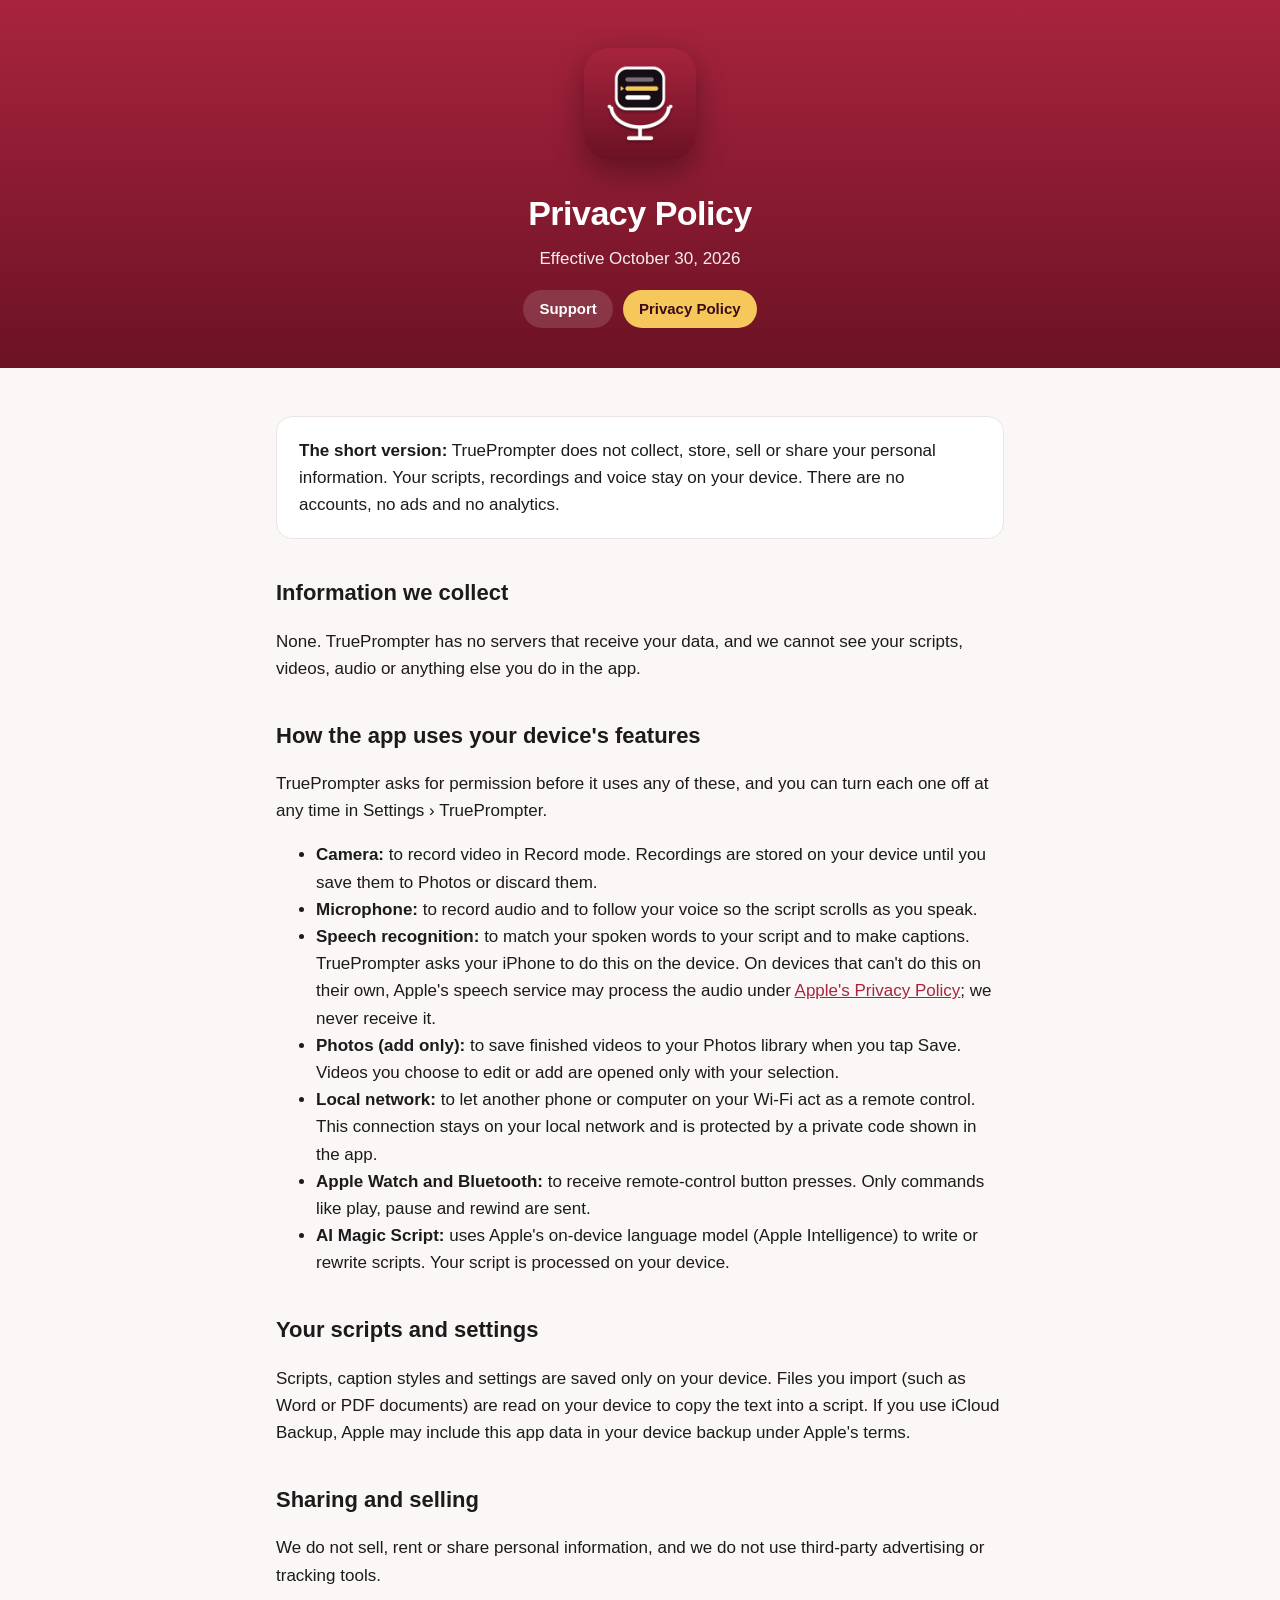
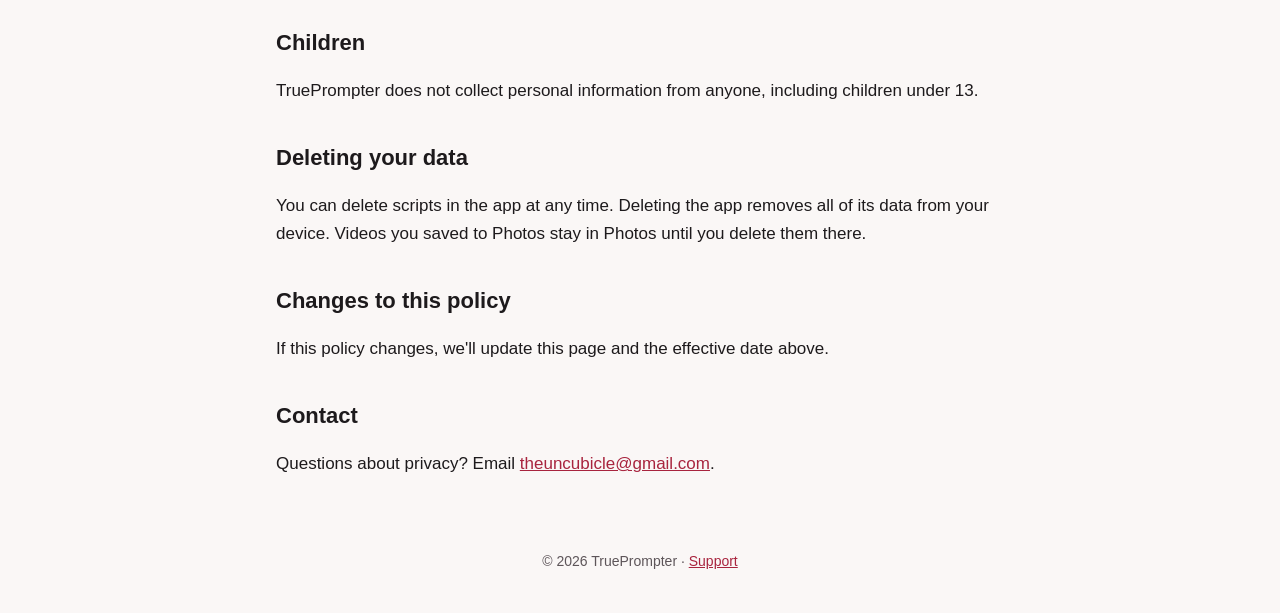
==== privacy.html @ 37be0968 "TruePrompter support and privacy pages Co-Authored-By: Claude Opus 5.5 <noreply@anthropic.com> Claud" ====
<!doctype html>
<html lang="en">
<head>
<meta charset="utf-8">
<meta name="viewport" content="width=device-width, initial-scale=1">
<title>TruePrompter Privacy Policy</title>
<meta name="description" content="TruePrompter does not collect your data. Everything stays on your device.">
<link rel="icon" href="favicon.png">
<link rel="apple-touch-icon" href="apple-touch-icon.png">
<link rel="stylesheet" href="style.css">
</head>
<body>
<header>
  <img src="icon.png" alt="TruePrompter app icon">
  <h1>Privacy Policy</h1>
  <p>Effective October 30, 2026</p>
  <nav>
    <a href="./">Support</a>
    <a href="privacy.html" aria-current="page">Privacy Policy</a>
  </nav>
</header>
<main>
  <div class="card">
    <strong>The short version:</strong> TruePrompter does not collect, store, sell or share your personal information. Your scripts, recordings and voice stay on your device. There are no accounts, no ads and no analytics.
  </div>

  <h2>Information we collect</h2>
  <p>None. TruePrompter has no servers that receive your data, and we cannot see your scripts, videos, audio or anything else you do in the app.</p>

  <h2>How the app uses your device's features</h2>
  <p>TruePrompter asks for permission before it uses any of these, and you can turn each one off at any time in Settings › TruePrompter.</p>
  <ul>
    <li><strong>Camera:</strong> to record video in Record mode. Recordings are stored on your device until you save them to Photos or discard them.</li>
    <li><strong>Microphone:</strong> to record audio and to follow your voice so the script scrolls as you speak.</li>
    <li><strong>Speech recognition:</strong> to match your spoken words to your script and to make captions. TruePrompter asks your iPhone to do this on the device. On devices that can't do this on their own, Apple's speech service may process the audio under <a href="https://www.apple.com/legal/privacy/">Apple's Privacy Policy</a>; we never receive it.</li>
    <li><strong>Photos (add only):</strong> to save finished videos to your Photos library when you tap Save. Videos you choose to edit or add are opened only with your selection.</li>
    <li><strong>Local network:</strong> to let another phone or computer on your Wi-Fi act as a remote control. This connection stays on your local network and is protected by a private code shown in the app.</li>
    <li><strong>Apple Watch and Bluetooth:</strong> to receive remote-control button presses. Only commands like play, pause and rewind are sent.</li>
    <li><strong>AI Magic Script:</strong> uses Apple's on-device language model (Apple Intelligence) to write or rewrite scripts. Your script is processed on your device.</li>
  </ul>

  <h2>Your scripts and settings</h2>
  <p>Scripts, caption styles and settings are saved only on your device. Files you import (such as Word or PDF documents) are read on your device to copy the text into a script. If you use iCloud Backup, Apple may include this app data in your device backup under Apple's terms.</p>

  <h2>Sharing and selling</h2>
  <p>We do not sell, rent or share personal information, and we do not use third-party advertising or tracking tools.</p>

  <h2>Children</h2>
  <p>TruePrompter does not collect personal information from anyone, including children under 13.</p>

  <h2>Deleting your data</h2>
  <p>You can delete scripts in the app at any time. Deleting the app removes all of its data from your device. Videos you saved to Photos stay in Photos until you delete them there.</p>

  <h2>Changes to this policy</h2>
  <p>If this policy changes, we'll update this page and the effective date above.</p>

  <h2>Contact</h2>
  <p>Questions about privacy? Email <a href="mailto:theuncubicle@gmail.com?subject=TruePrompter%20privacy">theuncubicle@gmail.com</a>.</p>
</main>
<footer>© 2026 TruePrompter · <a href="./">Support</a></footer>
</body>
</html>
---- style.css ----
:root {
  --burgundy: #a8243e;
  --burgundy-dark: #6c1224;
  --gold: #f6c85c;
  --ink: #1d1a1c;
  --muted: #5d5559;
  --bg: #faf7f6;
  --card: #ffffff;
  --line: #ece4e2;
}
@media (prefers-color-scheme: dark) {
  :root {
    --ink: #f3eeee;
    --muted: #b9adb0;
    --bg: #161113;
    --card: #211a1d;
    --line: #3a2e32;
  }
}
* { box-sizing: border-box; }
body {
  margin: 0;
  font: 17px/1.6 -apple-system, BlinkMacSystemFont, "Segoe UI", Roboto, Helvetica, Arial, sans-serif;
  color: var(--ink);
  background: var(--bg);
}
header {
  background: linear-gradient(180deg, var(--burgundy), var(--burgundy-dark));
  color: #fff;
  padding: 48px 16px 40px;
  text-align: center;
}
header img { width: 112px; height: 112px; border-radius: 25px; box-shadow: 0 10px 30px rgba(0,0,0,.35); }
header h1 { margin: 18px 0 4px; font-size: 34px; letter-spacing: -.5px; }
header p { margin: 0; color: rgba(255,255,255,.92); }
nav { margin-top: 18px; display: flex; gap: 10px; justify-content: center; flex-wrap: wrap; }
nav a {
  color: #fff; text-decoration: none; font-weight: 600; font-size: 15px;
  padding: 7px 16px; border-radius: 999px; background: rgba(255,255,255,.14);
}
nav a[aria-current] { background: var(--gold); color: #3a0b16; }
main { max-width: 760px; margin: 0 auto; padding: 32px 16px 56px; }
h2 { font-size: 22px; margin: 36px 0 8px; }
h2:first-child { margin-top: 0; }
p, li { color: var(--ink); }
.muted { color: var(--muted); font-size: 15px; }
.card {
  background: var(--card); border: 1px solid var(--line); border-radius: 16px;
  padding: 20px 22px; margin: 16px 0;
}
.grid { display: grid; grid-template-columns: repeat(auto-fit, minmax(210px, 1fr)); gap: 12px; }
.grid .card { margin: 0; }
.grid h3 { margin: 0 0 4px; font-size: 17px; }
.grid p { margin: 0; color: var(--muted); font-size: 15px; }
a { color: var(--burgundy); }
@media (prefers-color-scheme: dark) { a { color: var(--gold); } }
details { border-top: 1px solid var(--line); padding: 12px 0; }
details:last-of-type { border-bottom: 1px solid var(--line); }
summary { cursor: pointer; font-weight: 600; }
footer { text-align: center; color: var(--muted); font-size: 14px; padding: 0 16px 40px; }
.button {
  display: inline-block; background: var(--burgundy); color: #fff !important; text-decoration: none;
  font-weight: 700; padding: 12px 22px; border-radius: 12px;
}
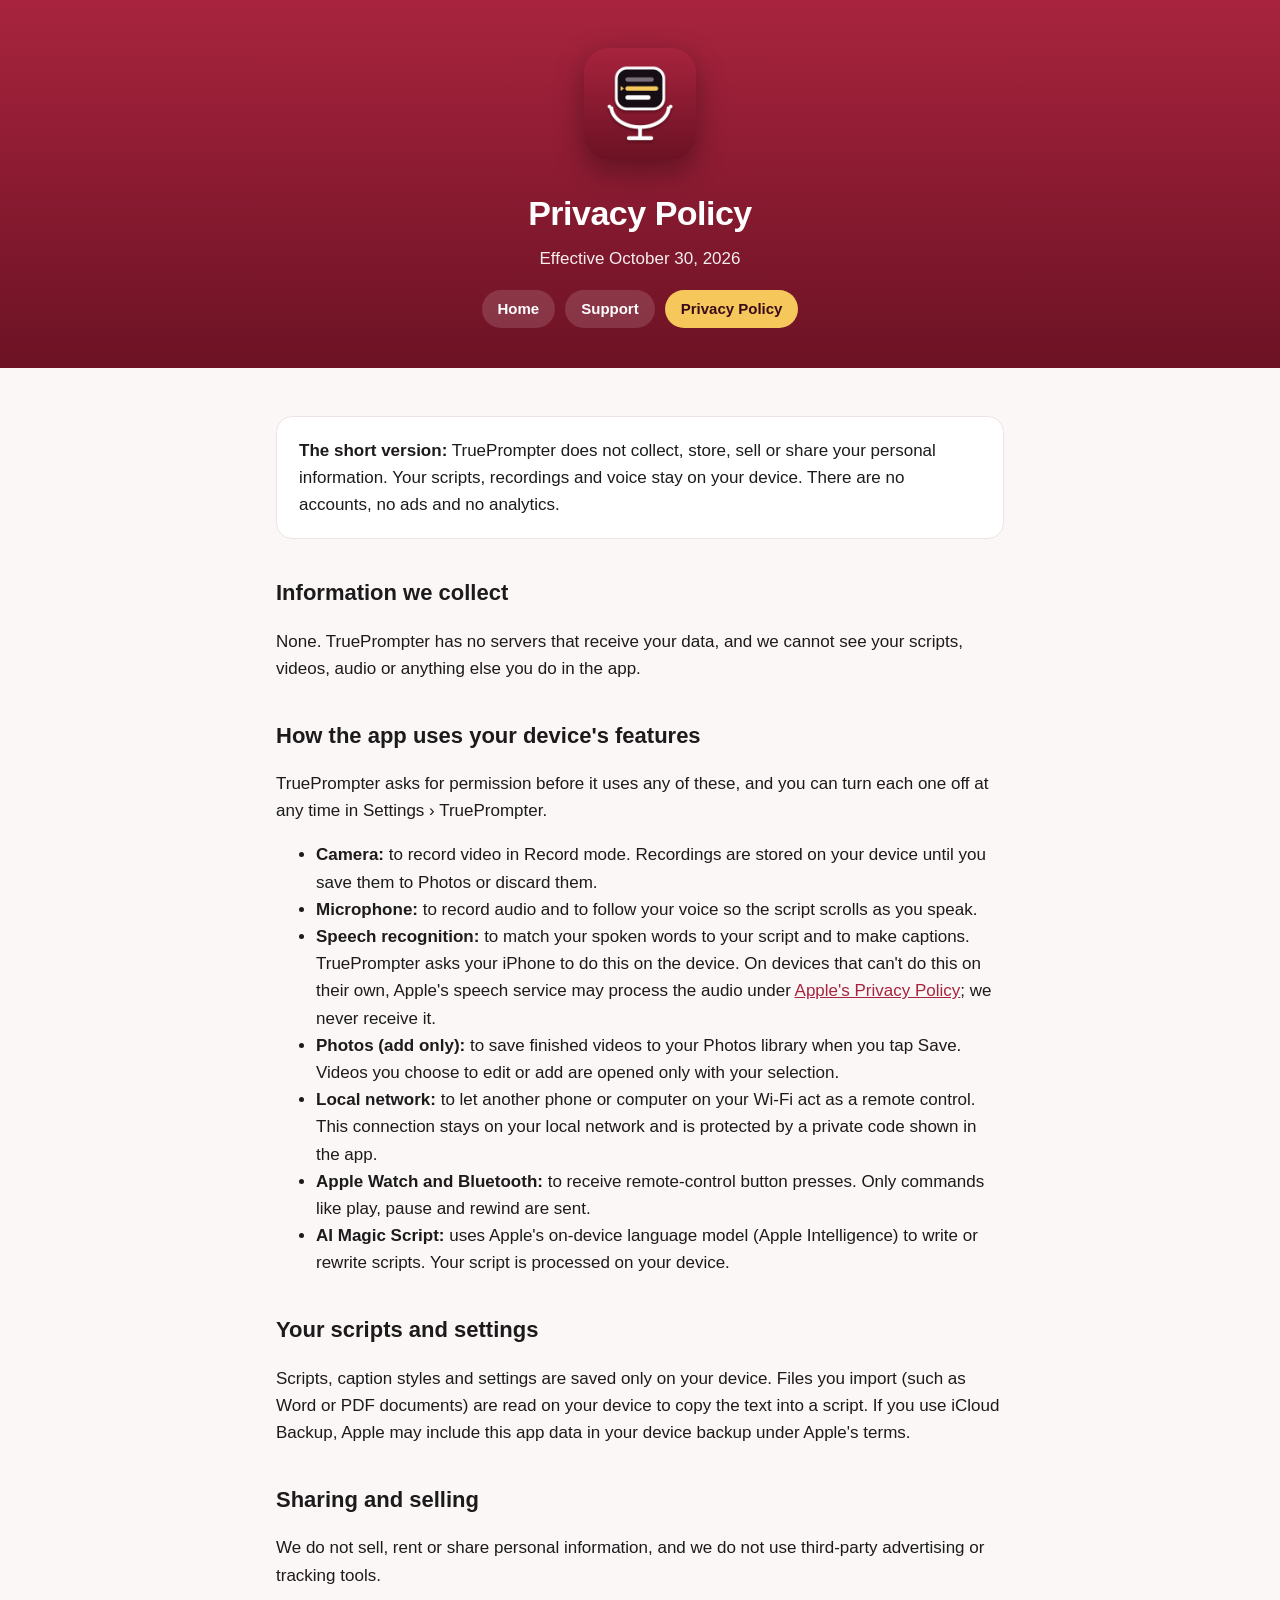
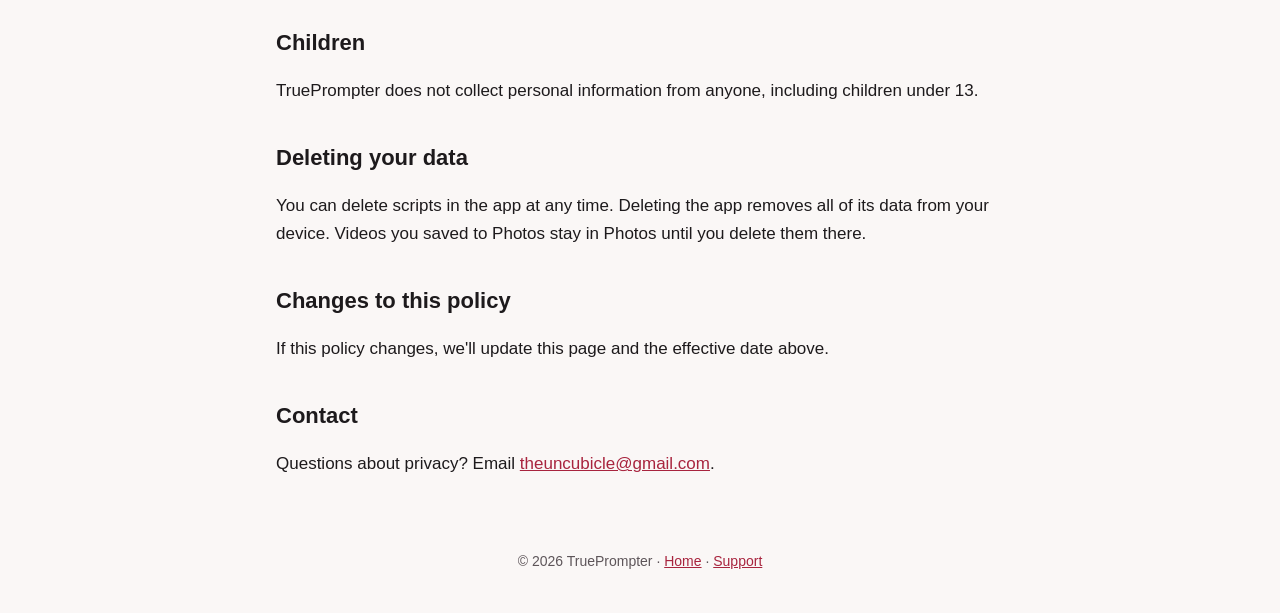
==== commit 32f673e0: "Landing page; support moved to support.html Co-Authored-By: Claude Opus 5.5 <noreply@anthropic.com> " ====
--- a/privacy.html
+++ b/privacy.html
@@ -15,7 +15,8 @@
   <h1>Privacy Policy</h1>
   <p>Effective October 30, 2026</p>
   <nav>
-    <a href="./">Support</a>
+    <a href="./">Home</a>
+    <a href="support.html">Support</a>
     <a href="privacy.html" aria-current="page">Privacy Policy</a>
   </nav>
 </header>
@@ -57,6 +58,6 @@
   <h2>Contact</h2>
   <p>Questions about privacy? Email <a href="mailto:theuncubicle@gmail.com?subject=TruePrompter%20privacy">theuncubicle@gmail.com</a>.</p>
 </main>
-<footer>© 2026 TruePrompter · <a href="./">Support</a></footer>
+<footer>© 2026 TruePrompter · <a href="./">Home</a> · <a href="support.html">Support</a></footer>
 </body>
 </html>
